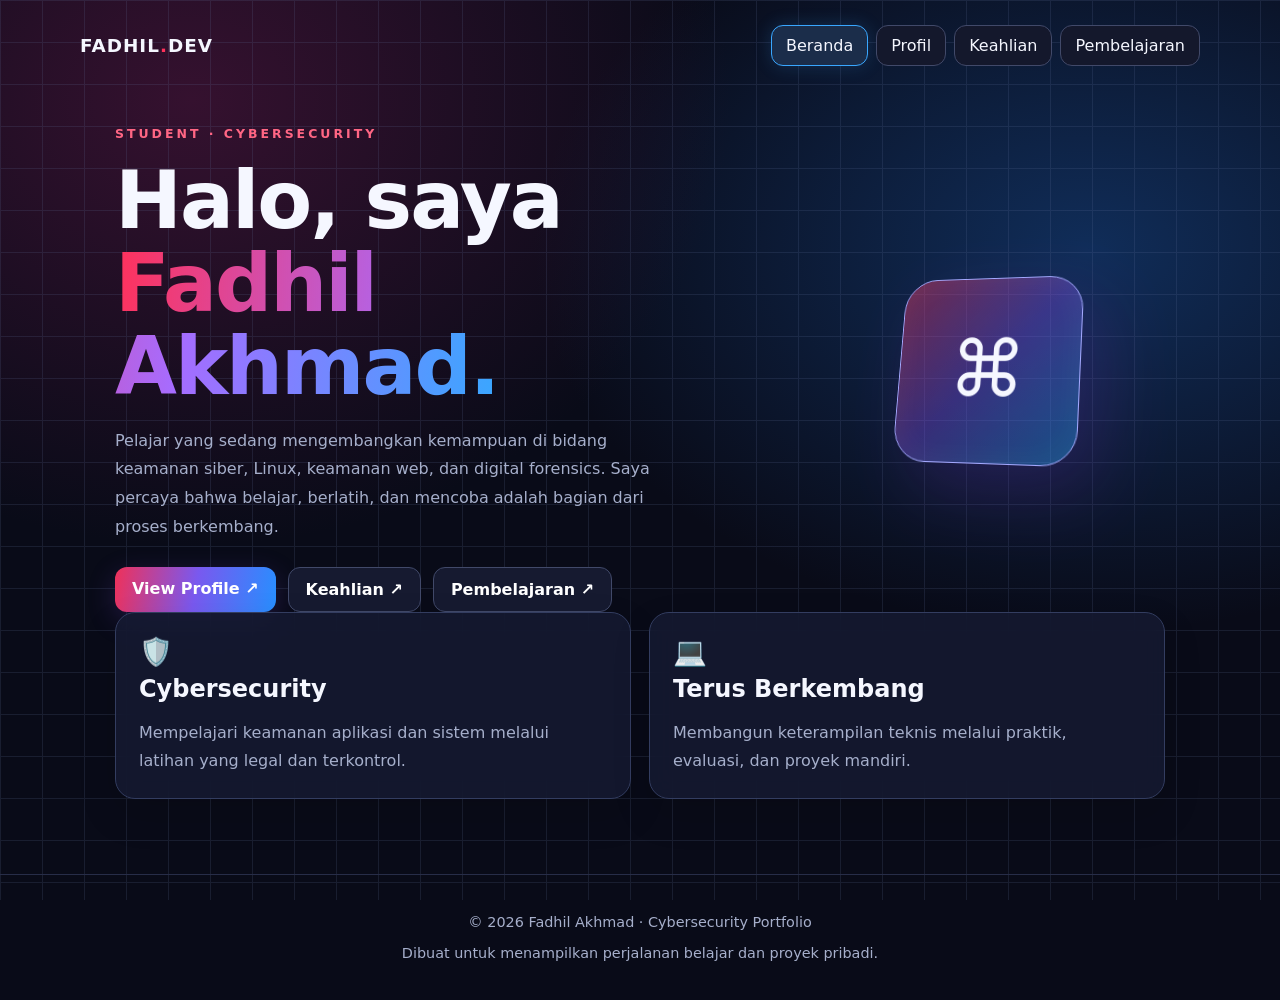
==== index.html @ a8a77720 "Add Fadhil Akhmad portfolio" ====
<!DOCTYPE html>
<html lang="id">
<head>
  <meta charset="UTF-8">
  <meta name="viewport" content="width=device-width, initial-scale=1.0">
  <meta name="description" content="Website portofolio cybersecurity Fadhil Akhmad.">
  <meta name="author" content="Fadhil Akhmad">
  <meta name="theme-color" content="#090b18">
  <title>Fadhil Akhmad | Cybersecurity Portfolio</title>

  <style>
    :root {
      --bg: #090b18;
      --panel: rgba(22, 27, 52, .78);
      --text: #f5f7ff;
      --muted: #a6afcb;
      --red: #ff315a;
      --blue: #39a7ff;
      --purple: #a66cff;
    }

    * { box-sizing: border-box; }

    body {
      margin: 0;
      min-height: 100vh;
      color: var(--text);
      background:
        radial-gradient(ellipse at 15% 10%, #35112f 0, transparent 35%),
        radial-gradient(ellipse at 85% 25%, #102d59 0, transparent 36%),
        var(--bg);
      font-family: Inter, system-ui, Arial, sans-serif;
    }

    body::before {
      content: "";
      position: fixed;
      inset: 0;
      z-index: -1;
      pointer-events: none;
      opacity: .18;
      background-image:
        linear-gradient(#6675a0 1px, transparent 1px),
        linear-gradient(90deg, #6675a0 1px, transparent 1px);
      background-size: 42px 42px;
    }

    header {
      width: min(1120px, 92%);
      margin: auto;
      padding: 25px 0;
      display: flex;
      justify-content: space-between;
      align-items: center;
      gap: 18px;
    }

    .brand {
      font-weight: 900;
      letter-spacing: 1px;
      font-size: 1.15rem;
    }

    .brand span { color: var(--red); }

    nav {
      display: flex;
      gap: 8px;
      flex-wrap: wrap;
      justify-content: flex-end;
    }

    nav a {
      border: 1px solid #414969;
      background: #14182c;
      color: var(--text);
      border-radius: 12px;
      padding: 10px 14px;
      text-decoration: none;
      transition: .2s;
    }

    nav a:hover, nav a.active {
      border-color: var(--blue);
      background: #1b2d4a;
      box-shadow: 0 0 18px #39a7ff30;
    }

    main {
      width: min(1050px, 92%);
      margin: 35px auto 75px;
    }

    .hero {
      min-height: 390px;
      display: grid;
      grid-template-columns: 1.3fr .7fr;
      align-items: center;
      gap: 35px;
    }

    .eyebrow {
      color: #ff6684;
      letter-spacing: 3px;
      font-size: .78rem;
      font-weight: 800;
      text-transform: uppercase;
    }

    h1 {
      font-size: clamp(2.5rem, 7vw, 5rem);
      line-height: 1.04;
      letter-spacing: -2px;
      margin: 18px 0;
    }

    .gradient {
      background: linear-gradient(95deg, var(--red), var(--purple), var(--blue));
      -webkit-background-clip: text;
      background-clip: text;
      color: transparent;
    }

    .intro {
      color: var(--muted);
      line-height: 1.8;
      max-width: 570px;
    }

    .actions {
      display: flex;
      flex-wrap: wrap;
      gap: 12px;
      margin-top: 25px;
    }

    .btn {
      display: inline-block;
      border-radius: 12px;
      border: 1px solid #414969;
      padding: 12px 17px;
      background: #161a30;
      color: white;
      text-decoration: none;
      font-weight: 750;
      transition: transform .2s, box-shadow .2s;
    }

    .btn:hover {
      transform: translateY(-3px);
      box-shadow: 0 8px 22px #00000030;
    }

    .btn.primary {
      border: 0;
      background: linear-gradient(100deg, #ef3159, #7959ef, #278fff);
      box-shadow: 0 8px 28px #7a48df38;
    }

    .scene {
      min-height: 310px;
      display: grid;
      place-items: center;
      perspective: 850px;
    }

    .cube {
      width: 190px;
      height: 190px;
      border: 1px solid #a4a9ff;
      border-radius: 35px;
      display: grid;
      place-items: center;
      font-size: 5rem;
      background: linear-gradient(135deg, #ff315a66, #8d54ff55, #239fff66);
      box-shadow: 20px 25px 70px #a33aff28, inset 0 0 35px #ffffff0c;
      transform: rotateY(-18deg) rotateX(12deg);
      animation: float 5s ease-in-out infinite;
    }

    @keyframes float {
      0%, 100% {
        transform: rotateY(-18deg) rotateX(12deg) translateY(0);
      }
      50% {
        transform: rotateY(12deg) rotateX(-5deg) translateY(-15px);
      }
    }

    .grid {
      display: grid;
      grid-template-columns: repeat(2, minmax(0, 1fr));
      gap: 18px;
    }

    .card {
      border: 1px solid #333d60;
      border-radius: 20px;
      padding: 23px;
      background: var(--panel);
      backdrop-filter: blur(14px);
      box-shadow: 0 16px 38px #00000020;
      transition: transform .25s, border-color .25s;
    }

    .card:hover {
      transform: translateY(-5px);
      border-color: #777dff;
    }

    .card h2 { margin: 7px 0 12px; }
    .card p { color: var(--muted); line-height: 1.75; margin-bottom: 0; }
    .icon { font-size: 1.7rem; }

    footer {
      border-top: 1px solid #272d48;
      padding: 25px 15px;
      text-align: center;
      color: var(--muted);
      font-size: .9rem;
    }

    @media (max-width: 700px) {
      header { align-items: flex-start; flex-direction: column; }
      nav { justify-content: flex-start; }
      nav a { padding: 9px 11px; font-size: .9rem; }
      main { margin-top: 15px; }
      .hero {
        grid-template-columns: 1fr;
        gap: 0;
        padding-top: 25px;
      }
      .scene { min-height: 230px; }
      .cube { width: 150px; height: 150px; font-size: 4rem; }
      .grid { grid-template-columns: 1fr; }
      h1 { letter-spacing: -1px; }
    }
  </style>
</head>

<body>
  <header>
    <div class="brand">FADHIL<span>.</span>DEV</div>

    <nav aria-label="Navigasi utama">
      <a class="active" href="index.html">Beranda</a>
      <a href="profile.html">Profil</a>
      <a href="skills.html">Keahlian</a>
      <a href="progress.html">Pembelajaran</a>
    </nav>
  </header>

  <main>
    <section class="hero">
      <div>
        <div class="eyebrow">Student · Cybersecurity</div>

        <h1>
          Halo, saya<br>
          <span class="gradient">Fadhil Akhmad.</span>
        </h1>

        <p class="intro">
          Pelajar yang sedang mengembangkan kemampuan di bidang keamanan siber,
          Linux, keamanan web, dan digital forensics. Saya percaya bahwa
          belajar, berlatih, dan mencoba adalah bagian dari proses berkembang.
        </p>

        <div class="actions">
          <a class="btn primary" href="profile.html">View Profile ↗</a>
          <a class="btn" href="skills.html">Keahlian ↗</a>
          <a class="btn" href="progress.html">Pembelajaran ↗</a>
        </div>
      </div>

      <div class="scene" aria-hidden="true">
        <div class="cube">⌘</div>
      </div>
    </section>

    <section class="grid">
      <article class="card">
        <div class="icon">🛡️</div>
        <h2>Cybersecurity</h2>
        <p>
          Mempelajari keamanan aplikasi dan sistem melalui latihan
          yang legal dan terkontrol.
        </p>
      </article>

      <article class="card">
        <div class="icon">💻</div>
        <h2>Terus Berkembang</h2>
        <p>
          Membangun keterampilan teknis melalui praktik, evaluasi,
          dan proyek mandiri.
        </p>
      </article>
    </section>
  </main>

  <footer>
    <p>© 2026 Fadhil Akhmad · Cybersecurity Portfolio</p>
    <p>Dibuat untuk menampilkan perjalanan belajar dan proyek pribadi.</p>
  </footer>
</body>
</html>
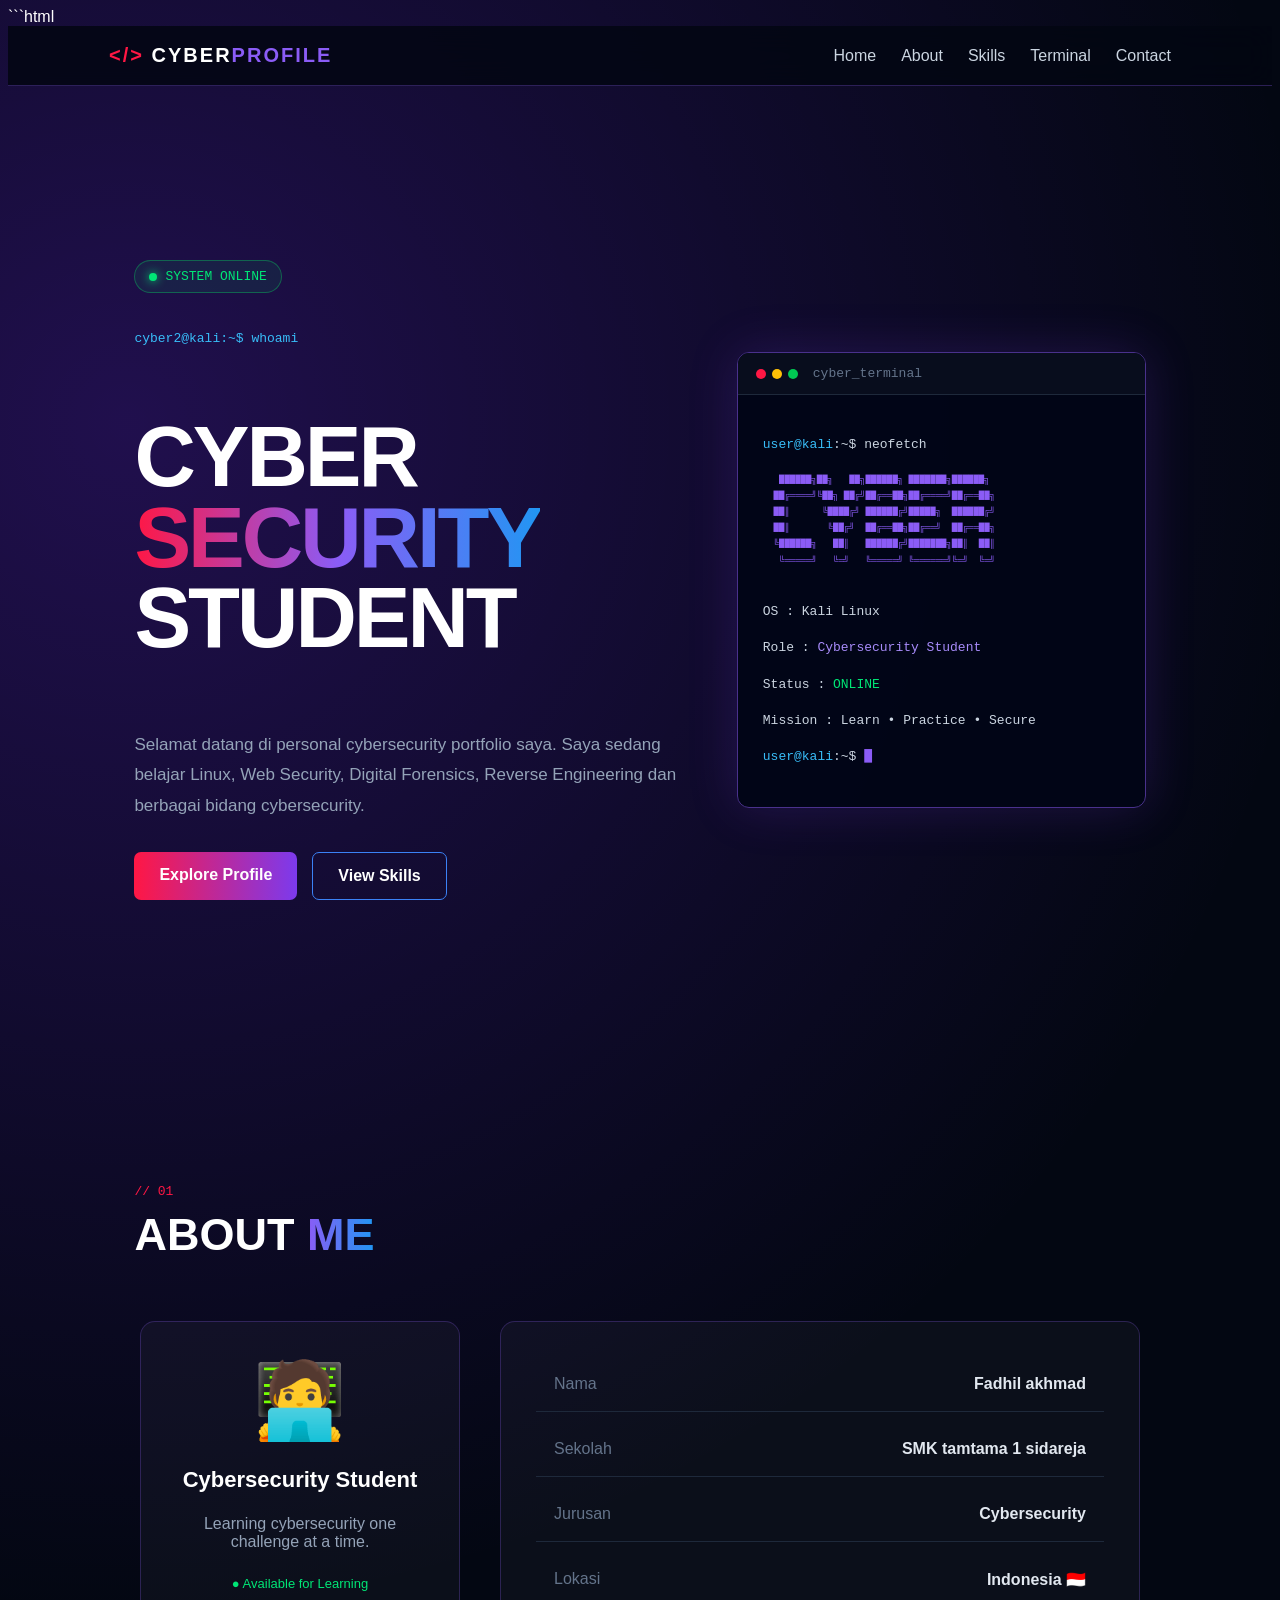
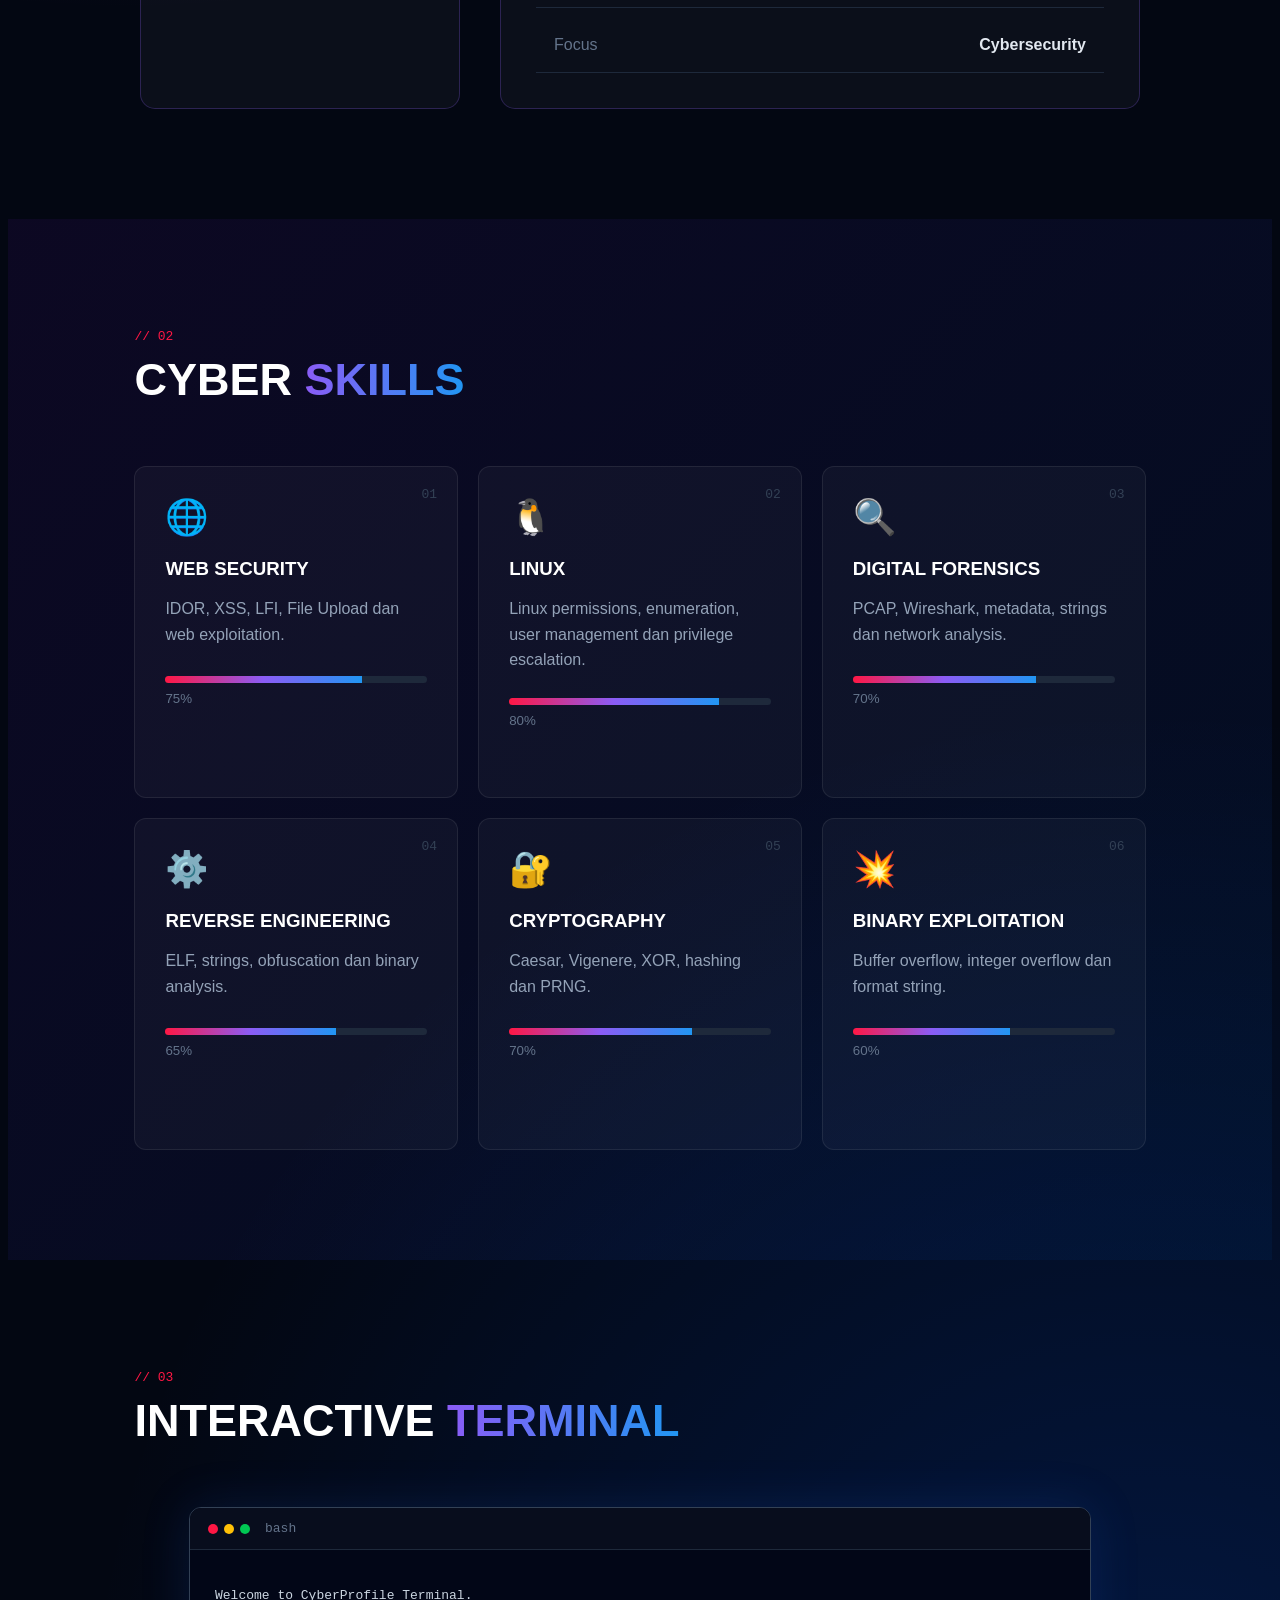
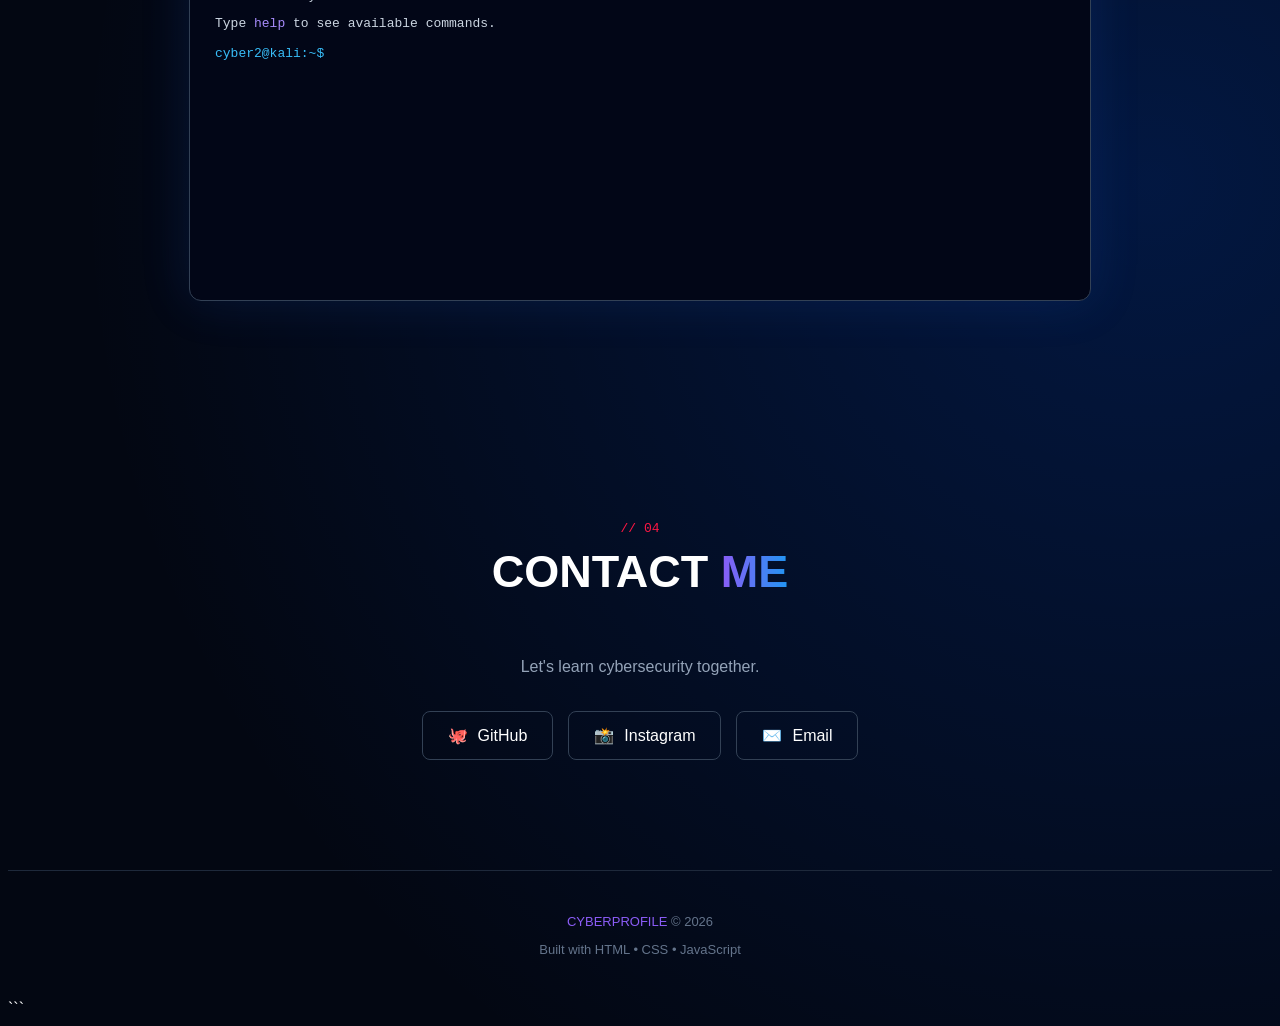
==== commit 8655a265: "Add personal cybersecurity portfolio website" ====
--- a/index.html
+++ b/index.html
@@ -1,308 +1,487 @@
-
+```html
 <!DOCTYPE html>
 <html lang="id">
 <head>
-  <meta charset="UTF-8">
-  <meta name="viewport" content="width=device-width, initial-scale=1.0">
-  <meta name="description" content="Website portofolio cybersecurity Fadhil Akhmad.">
-  <meta name="author" content="Fadhil Akhmad">
-  <meta name="theme-color" content="#090b18">
-  <title>Fadhil Akhmad | Cybersecurity Portfolio</title>
-
-  <style>
-    :root {
-      --bg: #090b18;
-      --panel: rgba(22, 27, 52, .78);
-      --text: #f5f7ff;
-      --muted: #a6afcb;
-      --red: #ff315a;
-      --blue: #39a7ff;
-      --purple: #a66cff;
-    }
-
-    * { box-sizing: border-box; }
-
-    body {
-      margin: 0;
-      min-height: 100vh;
-      color: var(--text);
-      background:
-        radial-gradient(ellipse at 15% 10%, #35112f 0, transparent 35%),
-        radial-gradient(ellipse at 85% 25%, #102d59 0, transparent 36%),
-        var(--bg);
-      font-family: Inter, system-ui, Arial, sans-serif;
-    }
-
-    body::before {
-      content: "";
-      position: fixed;
-      inset: 0;
-      z-index: -1;
-      pointer-events: none;
-      opacity: .18;
-      background-image:
-        linear-gradient(#6675a0 1px, transparent 1px),
-        linear-gradient(90deg, #6675a0 1px, transparent 1px);
-      background-size: 42px 42px;
-    }
-
-    header {
-      width: min(1120px, 92%);
-      margin: auto;
-      padding: 25px 0;
-      display: flex;
-      justify-content: space-between;
-      align-items: center;
-      gap: 18px;
-    }
-
-    .brand {
-      font-weight: 900;
-      letter-spacing: 1px;
-      font-size: 1.15rem;
-    }
-
-    .brand span { color: var(--red); }
-
-    nav {
-      display: flex;
-      gap: 8px;
-      flex-wrap: wrap;
-      justify-content: flex-end;
-    }
-
-    nav a {
-      border: 1px solid #414969;
-      background: #14182c;
-      color: var(--text);
-      border-radius: 12px;
-      padding: 10px 14px;
-      text-decoration: none;
-      transition: .2s;
-    }
-
-    nav a:hover, nav a.active {
-      border-color: var(--blue);
-      background: #1b2d4a;
-      box-shadow: 0 0 18px #39a7ff30;
-    }
-
-    main {
-      width: min(1050px, 92%);
-      margin: 35px auto 75px;
-    }
-
-    .hero {
-      min-height: 390px;
-      display: grid;
-      grid-template-columns: 1.3fr .7fr;
-      align-items: center;
-      gap: 35px;
-    }
-
-    .eyebrow {
-      color: #ff6684;
-      letter-spacing: 3px;
-      font-size: .78rem;
-      font-weight: 800;
-      text-transform: uppercase;
-    }
-
-    h1 {
-      font-size: clamp(2.5rem, 7vw, 5rem);
-      line-height: 1.04;
-      letter-spacing: -2px;
-      margin: 18px 0;
-    }
-
-    .gradient {
-      background: linear-gradient(95deg, var(--red), var(--purple), var(--blue));
-      -webkit-background-clip: text;
-      background-clip: text;
-      color: transparent;
-    }
-
-    .intro {
-      color: var(--muted);
-      line-height: 1.8;
-      max-width: 570px;
-    }
-
-    .actions {
-      display: flex;
-      flex-wrap: wrap;
-      gap: 12px;
-      margin-top: 25px;
-    }
-
-    .btn {
-      display: inline-block;
-      border-radius: 12px;
-      border: 1px solid #414969;
-      padding: 12px 17px;
-      background: #161a30;
-      color: white;
-      text-decoration: none;
-      font-weight: 750;
-      transition: transform .2s, box-shadow .2s;
-    }
-
-    .btn:hover {
-      transform: translateY(-3px);
-      box-shadow: 0 8px 22px #00000030;
-    }
-
-    .btn.primary {
-      border: 0;
-      background: linear-gradient(100deg, #ef3159, #7959ef, #278fff);
-      box-shadow: 0 8px 28px #7a48df38;
-    }
-
-    .scene {
-      min-height: 310px;
-      display: grid;
-      place-items: center;
-      perspective: 850px;
-    }
-
-    .cube {
-      width: 190px;
-      height: 190px;
-      border: 1px solid #a4a9ff;
-      border-radius: 35px;
-      display: grid;
-      place-items: center;
-      font-size: 5rem;
-      background: linear-gradient(135deg, #ff315a66, #8d54ff55, #239fff66);
-      box-shadow: 20px 25px 70px #a33aff28, inset 0 0 35px #ffffff0c;
-      transform: rotateY(-18deg) rotateX(12deg);
-      animation: float 5s ease-in-out infinite;
-    }
-
-    @keyframes float {
-      0%, 100% {
-        transform: rotateY(-18deg) rotateX(12deg) translateY(0);
-      }
-      50% {
-        transform: rotateY(12deg) rotateX(-5deg) translateY(-15px);
-      }
-    }
-
-    .grid {
-      display: grid;
-      grid-template-columns: repeat(2, minmax(0, 1fr));
-      gap: 18px;
-    }
-
-    .card {
-      border: 1px solid #333d60;
-      border-radius: 20px;
-      padding: 23px;
-      background: var(--panel);
-      backdrop-filter: blur(14px);
-      box-shadow: 0 16px 38px #00000020;
-      transition: transform .25s, border-color .25s;
-    }
-
-    .card:hover {
-      transform: translateY(-5px);
-      border-color: #777dff;
-    }
-
-    .card h2 { margin: 7px 0 12px; }
-    .card p { color: var(--muted); line-height: 1.75; margin-bottom: 0; }
-    .icon { font-size: 1.7rem; }
-
-    footer {
-      border-top: 1px solid #272d48;
-      padding: 25px 15px;
-      text-align: center;
-      color: var(--muted);
-      font-size: .9rem;
-    }
-
-    @media (max-width: 700px) {
-      header { align-items: flex-start; flex-direction: column; }
-      nav { justify-content: flex-start; }
-      nav a { padding: 9px 11px; font-size: .9rem; }
-      main { margin-top: 15px; }
-      .hero {
-        grid-template-columns: 1fr;
-        gap: 0;
-        padding-top: 25px;
-      }
-      .scene { min-height: 230px; }
-      .cube { width: 150px; height: 150px; font-size: 4rem; }
-      .grid { grid-template-columns: 1fr; }
-      h1 { letter-spacing: -1px; }
-    }
-  </style>
+    <meta charset="UTF-8">
+    <meta name="viewport" content="width=device-width, initial-scale=1.0">
+
+    <title>CyberProfile | Cybersecurity Student</title>
+
+    <link rel="stylesheet" href="style.css">
 </head>
 
 <body>
-  <header>
-    <div class="brand">FADHIL<span>.</span>DEV</div>
-
-    <nav aria-label="Navigasi utama">
-      <a class="active" href="index.html">Beranda</a>
-      <a href="profile.html">Profil</a>
-      <a href="skills.html">Keahlian</a>
-      <a href="progress.html">Pembelajaran</a>
+
+    <!-- Background Matrix -->
+    <canvas id="matrix"></canvas>
+
+    <!-- NAVBAR -->
+    <nav class="navbar">
+
+        <div class="logo">
+            <span>&lt;/&gt;</span> CYBER<span>PROFILE</span>
+        </div>
+
+        <div class="nav-menu">
+            <a href="#home">Home</a>
+            <a href="#about">About</a>
+            <a href="#skills">Skills</a>
+            <a href="#terminal">Terminal</a>
+            <a href="#contact">Contact</a>
+        </div>
+
     </nav>
-  </header>
-
-  <main>
-    <section class="hero">
-      <div>
-        <div class="eyebrow">Student · Cybersecurity</div>
-
-        <h1>
-          Halo, saya<br>
-          <span class="gradient">Fadhil Akhmad.</span>
-        </h1>
-
-        <p class="intro">
-          Pelajar yang sedang mengembangkan kemampuan di bidang keamanan siber,
-          Linux, keamanan web, dan digital forensics. Saya percaya bahwa
-          belajar, berlatih, dan mencoba adalah bagian dari proses berkembang.
+
+
+    <!-- HERO -->
+    <section id="home" class="hero">
+
+        <div class="hero-text">
+
+            <div class="status">
+                <span></span> SYSTEM ONLINE
+            </div>
+
+            <p class="terminal-line">
+                cyber2@kali:~$ whoami
+            </p>
+
+            <h1>
+                CYBER<br>
+                <span>SECURITY</span><br>
+                STUDENT
+            </h1>
+
+            <p class="intro">
+                Selamat datang di personal cybersecurity portfolio saya.
+                Saya sedang belajar Linux, Web Security, Digital Forensics,
+                Reverse Engineering dan berbagai bidang cybersecurity.
+            </p>
+
+            <div class="buttons">
+
+                <a href="#about" class="btn primary">
+                    Explore Profile
+                </a>
+
+                <a href="#skills" class="btn outline">
+                    View Skills
+                </a>
+
+            </div>
+
+        </div>
+
+
+        <!-- TERMINAL CARD -->
+        <div class="terminal-card">
+
+            <div class="terminal-header">
+
+                <div class="dots">
+                    <span class="dot red"></span>
+                    <span class="dot yellow"></span>
+                    <span class="dot green"></span>
+                </div>
+
+                <span>cyber_terminal</span>
+
+            </div>
+
+
+            <div class="terminal-content">
+
+                <p>
+                    <span class="blue">user@kali</span>:~$ neofetch
+                </p>
+
+                <pre>
+   ██████╗██╗   ██╗██████╗ ███████╗██████╗
+  ██╔════╝╚██╗ ██╔╝██╔══██╗██╔════╝██╔══██╗
+  ██║      ╚████╔╝ ██████╔╝█████╗  ██████╔╝
+  ██║       ╚██╔╝  ██╔══██╗██╔══╝  ██╔══██╗
+  ╚██████╗   ██║   ██████╔╝███████╗██║  ██║
+   ╚═════╝   ╚═╝   ╚═════╝ ╚══════╝╚═╝  ╚═╝
+                </pre>
+
+                <p>
+                    OS       : Kali Linux
+                </p>
+
+                <p>
+                    Role     : <span class="purple">
+                    Cybersecurity Student
+                    </span>
+                </p>
+
+                <p>
+                    Status   : <span class="green-text">
+                    ONLINE
+                    </span>
+                </p>
+
+                <p>
+                    Mission  : Learn • Practice • Secure
+                </p>
+
+                <p>
+                    <span class="blue">user@kali</span>:~$
+                    <span class="cursor">█</span>
+                </p>
+
+            </div>
+
+        </div>
+
+    </section>
+
+
+    <!-- ABOUT -->
+    <section id="about" class="section">
+
+        <div class="section-title">
+            <span>// 01</span>
+            <h2>ABOUT <b>ME</b></h2>
+        </div>
+
+
+        <div class="about-grid">
+
+            <div class="profile-card">
+
+                <div class="profile-icon">
+                    🧑‍💻
+                </div>
+
+                <h3>Cybersecurity Student</h3>
+
+                <p>
+                    Learning cybersecurity one challenge at a time.
+                </p>
+
+                <div class="profile-status">
+                    ● Available for Learning
+                </div>
+
+            </div>
+
+
+            <div class="info-card">
+
+                <div class="info-row">
+                    <span>Nama</span>
+                    <strong>Fadhil akhmad</strong>
+                </div>
+
+                <div class="info-row">
+                    <span>Sekolah</span>
+                    <strong>SMK tamtama 1 sidareja</strong>
+                </div>
+
+                <div class="info-row">
+                    <span>Jurusan</span>
+                    <strong>Cybersecurity</strong>
+                </div>
+
+                <div class="info-row">
+                    <span>Lokasi</span>
+                    <strong>Indonesia 🇮🇩</strong>
+                </div>
+
+                <div class="info-row">
+                    <span>Focus</span>
+                    <strong>Cybersecurity</strong>
+                </div>
+
+            </div>
+
+        </div>
+
+    </section>
+
+
+    <!-- SKILLS -->
+    <section id="skills" class="section skills-section">
+
+        <div class="section-title">
+            <span>// 02</span>
+            <h2>CYBER <b>SKILLS</b></h2>
+        </div>
+
+
+        <div class="skills-grid">
+
+
+            <div class="skill-card red-card">
+
+                <div class="skill-number">
+                    01
+                </div>
+
+                <div class="skill-icon">
+                    🌐
+                </div>
+
+                <h3>WEB SECURITY</h3>
+
+                <p>
+                    IDOR, XSS, LFI, File Upload
+                    dan web exploitation.
+                </p>
+
+                <div class="skill-bar">
+                    <div style="width:75%"></div>
+                </div>
+
+                <small>75%</small>
+
+            </div>
+
+
+            <div class="skill-card blue-card">
+
+                <div class="skill-number">
+                    02
+                </div>
+
+                <div class="skill-icon">
+                    🐧
+                </div>
+
+                <h3>LINUX</h3>
+
+                <p>
+                    Linux permissions, enumeration,
+                    user management dan privilege escalation.
+                </p>
+
+                <div class="skill-bar">
+                    <div style="width:80%"></div>
+                </div>
+
+                <small>80%</small>
+
+            </div>
+
+
+            <div class="skill-card purple-card">
+
+                <div class="skill-number">
+                    03
+                </div>
+
+                <div class="skill-icon">
+                    🔍
+                </div>
+
+                <h3>DIGITAL FORENSICS</h3>
+
+                <p>
+                    PCAP, Wireshark, metadata,
+                    strings dan network analysis.
+                </p>
+
+                <div class="skill-bar">
+                    <div style="width:70%"></div>
+                </div>
+
+                <small>70%</small>
+
+            </div>
+
+
+            <div class="skill-card red-card">
+
+                <div class="skill-number">
+                    04
+                </div>
+
+                <div class="skill-icon">
+                    ⚙️
+                </div>
+
+                <h3>REVERSE ENGINEERING</h3>
+
+                <p>
+                    ELF, strings, obfuscation
+                    dan binary analysis.
+                </p>
+
+                <div class="skill-bar">
+                    <div style="width:65%"></div>
+                </div>
+
+                <small>65%</small>
+
+            </div>
+
+
+            <div class="skill-card blue-card">
+
+                <div class="skill-number">
+                    05
+                </div>
+
+                <div class="skill-icon">
+                    🔐
+                </div>
+
+                <h3>CRYPTOGRAPHY</h3>
+
+                <p>
+                    Caesar, Vigenere, XOR,
+                    hashing dan PRNG.
+                </p>
+
+                <div class="skill-bar">
+                    <div style="width:70%"></div>
+                </div>
+
+                <small>70%</small>
+
+            </div>
+
+
+            <div class="skill-card purple-card">
+
+                <div class="skill-number">
+                    06
+                </div>
+
+                <div class="skill-icon">
+                    💥
+                </div>
+
+                <h3>BINARY EXPLOITATION</h3>
+
+                <p>
+                    Buffer overflow, integer overflow
+                    dan format string.
+                </p>
+
+                <div class="skill-bar">
+                    <div style="width:60%"></div>
+                </div>
+
+                <small>60%</small>
+
+            </div>
+
+        </div>
+
+    </section>
+
+
+    <!-- TERMINAL -->
+    <section id="terminal" class="section terminal-section">
+
+        <div class="section-title">
+            <span>// 03</span>
+            <h2>INTERACTIVE <b>TERMINAL</b></h2>
+        </div>
+
+
+        <div class="big-terminal">
+
+            <div class="terminal-header">
+
+                <div class="dots">
+                    <span class="dot red"></span>
+                    <span class="dot yellow"></span>
+                    <span class="dot green"></span>
+                </div>
+
+                <span>bash</span>
+
+            </div>
+
+
+            <div class="terminal-screen">
+
+                <div id="terminal-output">
+
+                    <p>
+                        Welcome to CyberProfile Terminal.
+                    </p>
+
+                    <p>
+                        Type <span class="purple">help</span>
+                        to see available commands.
+                    </p>
+
+                </div>
+
+
+                <div class="terminal-input">
+
+                    <span>cyber2@kali:~$</span>
+
+                    <input
+                        type="text"
+                        id="command"
+                        autocomplete="off"
+                        autofocus
+                    >
+
+                </div>
+
+            </div>
+
+        </div>
+
+    </section>
+
+
+    <!-- CONTACT -->
+    <section id="contact" class="section contact">
+
+        <div class="section-title">
+            <span>// 04</span>
+            <h2>CONTACT <b>ME</b></h2>
+        </div>
+
+        <p>
+            Let's learn cybersecurity together.
         </p>
 
-        <div class="actions">
-          <a class="btn primary" href="profile.html">View Profile ↗</a>
-          <a class="btn" href="skills.html">Keahlian ↗</a>
-          <a class="btn" href="progress.html">Pembelajaran ↗</a>
-        </div>
-      </div>
-
-      <div class="scene" aria-hidden="true">
-        <div class="cube">⌘</div>
-      </div>
+
+        <div class="contact-grid">
+
+            <a href="#" class="contact-btn">
+                <span>🐙</span>
+                GitHub
+            </a>
+
+            <a href="#" class="contact-btn">
+                <span>📸</span>
+                Instagram
+            </a>
+
+            <a href="#" class="contact-btn">
+                <span>✉️</span>
+                Email
+            </a>
+
+        </div>
+
     </section>
 
-    <section class="grid">
-      <article class="card">
-        <div class="icon">🛡️</div>
-        <h2>Cybersecurity</h2>
+
+    <footer>
+
         <p>
-          Mempelajari keamanan aplikasi dan sistem melalui latihan
-          yang legal dan terkontrol.
+            <span>CYBERPROFILE</span> © 2026
         </p>
-      </article>
-
-      <article class="card">
-        <div class="icon">💻</div>
-        <h2>Terus Berkembang</h2>
+
         <p>
-          Membangun keterampilan teknis melalui praktik, evaluasi,
-          dan proyek mandiri.
+            Built with HTML • CSS • JavaScript
         </p>
-      </article>
-    </section>
-  </main>
-
-  <footer>
-    <p>© 2026 Fadhil Akhmad · Cybersecurity Portfolio</p>
-    <p>Dibuat untuk menampilkan perjalanan belajar dan proyek pribadi.</p>
-  </footer>
+
+    </footer>
+
+
+    <script src="script.js"></script>
+
 </body>
 </html>
+```
--- a/style.css
+++ b/style.css
@@ -0,0 +1,821 @@
+```css
+* {
+    margin: 0;
+    padding: 0;
+    box-sizing: border-box;
+}
+
+html {
+    scroll-behavior: smooth;
+}
+
+body {
+    font-family: Arial, Helvetica, sans-serif;
+
+    background:
+        radial-gradient(
+            circle at 10% 10%,
+            rgba(120, 40, 255, 0.25),
+            transparent 30%
+        ),
+        radial-gradient(
+            circle at 90% 80%,
+            rgba(0, 90, 255, 0.2),
+            transparent 30%
+        ),
+        #030712;
+
+    color: white;
+
+    overflow-x: hidden;
+}
+
+
+/* MATRIX */
+
+#matrix {
+    position: fixed;
+
+    inset: 0;
+
+    width: 100%;
+    height: 100%;
+
+    opacity: 0.08;
+
+    pointer-events: none;
+
+    z-index: -1;
+}
+
+
+/* NAVBAR */
+
+.navbar {
+    position: sticky;
+
+    top: 0;
+
+    z-index: 1000;
+
+    display: flex;
+
+    justify-content: space-between;
+
+    align-items: center;
+
+    padding: 18px 8%;
+
+    background: rgba(3, 7, 18, 0.85);
+
+    backdrop-filter: blur(15px);
+
+    border-bottom: 1px solid rgba(139, 92, 246, 0.3);
+}
+
+.logo {
+    font-weight: bold;
+
+    font-size: 20px;
+
+    letter-spacing: 2px;
+}
+
+.logo span:first-child {
+    color: #ff1744;
+}
+
+.logo span:last-child {
+    color: #8b5cf6;
+}
+
+.nav-menu {
+    display: flex;
+
+    gap: 25px;
+}
+
+.nav-menu a {
+    color: #cbd5e1;
+
+    text-decoration: none;
+
+    transition: 0.3s;
+}
+
+.nav-menu a:hover {
+    color: #8b5cf6;
+}
+
+
+/* HERO */
+
+.hero {
+    min-height: 92vh;
+
+    display: flex;
+
+    align-items: center;
+
+    justify-content: space-between;
+
+    gap: 60px;
+
+    padding: 80px 10%;
+}
+
+.hero-text {
+    max-width: 650px;
+}
+
+.status {
+    display: inline-flex;
+
+    align-items: center;
+
+    gap: 8px;
+
+    padding: 8px 14px;
+
+    margin-bottom: 25px;
+
+    border-radius: 30px;
+
+    background: rgba(0, 255, 100, 0.08);
+
+    border: 1px solid rgba(0, 255, 100, 0.3);
+
+    color: #00e676;
+
+    font-family: monospace;
+
+    font-size: 13px;
+}
+
+.status span {
+    width: 8px;
+    height: 8px;
+
+    background: #00e676;
+
+    border-radius: 50%;
+
+    box-shadow: 0 0 10px #00e676;
+}
+
+.terminal-line {
+    color: #38bdf8;
+
+    font-family: monospace;
+
+    margin-bottom: 15px;
+}
+
+.hero h1 {
+    font-size: clamp(45px, 7vw, 85px);
+
+    line-height: 0.95;
+
+    letter-spacing: -3px;
+}
+
+.hero h1 span {
+    background:
+        linear-gradient(
+            90deg,
+            #ff1744,
+            #8b5cf6,
+            #2196f3
+        );
+
+    -webkit-background-clip: text;
+
+    color: transparent;
+}
+
+.intro {
+    margin-top: 30px;
+
+    max-width: 600px;
+
+    color: #94a3b8;
+
+    line-height: 1.8;
+
+    font-size: 17px;
+}
+
+.buttons {
+    display: flex;
+
+    gap: 15px;
+
+    margin-top: 30px;
+}
+
+.btn {
+    padding: 14px 25px;
+
+    border-radius: 7px;
+
+    text-decoration: none;
+
+    font-weight: bold;
+
+    transition: 0.3s;
+}
+
+.primary {
+    background:
+        linear-gradient(
+            90deg,
+            #ff1744,
+            #7c3aed
+        );
+
+    color: white;
+}
+
+.outline {
+    border: 1px solid #3b82f6;
+
+    color: white;
+}
+
+.btn:hover {
+    transform: translateY(-4px);
+
+    box-shadow:
+        0 10px 30px rgba(100, 50, 255, 0.25);
+}
+
+
+/* TERMINAL CARD */
+
+.terminal-card {
+    width: 450px;
+
+    border-radius: 12px;
+
+    background: rgba(2, 6, 23, 0.95);
+
+    border: 1px solid #49318c;
+
+    box-shadow:
+        0 0 50px rgba(124, 58, 237, 0.2);
+
+    overflow: hidden;
+}
+
+.terminal-header {
+    display: flex;
+
+    align-items: center;
+
+    gap: 15px;
+
+    padding: 13px 18px;
+
+    background: #080d1d;
+
+    border-bottom: 1px solid #1e293b;
+
+    color: #64748b;
+
+    font-family: monospace;
+
+    font-size: 13px;
+}
+
+.dots {
+    display: flex;
+
+    gap: 6px;
+}
+
+.dot {
+    width: 10px;
+    height: 10px;
+
+    border-radius: 50%;
+}
+
+.red {
+    background: #ff1744;
+}
+
+.yellow {
+    background: #ffc107;
+}
+
+.green {
+    background: #00c853;
+}
+
+.terminal-content {
+    padding: 25px;
+
+    font-family: monospace;
+
+    line-height: 1.8;
+
+    color: #cbd5e1;
+}
+
+.terminal-content pre {
+    color: #8b5cf6;
+
+    font-size: 9px;
+
+    margin: 15px 0;
+}
+
+.blue {
+    color: #38bdf8;
+}
+
+.purple {
+    color: #a78bfa;
+}
+
+.green-text {
+    color: #00e676;
+}
+
+.cursor {
+    color: #8b5cf6;
+
+    animation: blink 1s infinite;
+}
+
+@keyframes blink {
+    50% {
+        opacity: 0;
+    }
+}
+
+
+/* SECTION */
+
+.section {
+    padding: 110px 10%;
+}
+
+.section-title {
+    margin-bottom: 60px;
+}
+
+.section-title span {
+    color: #ff1744;
+
+    font-family: monospace;
+}
+
+.section-title h2 {
+    margin-top: 10px;
+
+    font-size: 45px;
+}
+
+.section-title b {
+    background:
+        linear-gradient(
+            90deg,
+            #8b5cf6,
+            #2196f3
+        );
+
+    -webkit-background-clip: text;
+
+    color: transparent;
+}
+
+
+/* ABOUT */
+
+.about-grid {
+    display: grid;
+
+    grid-template-columns: 320px 1fr;
+
+    gap: 40px;
+
+    max-width: 1000px;
+
+    margin: auto;
+}
+
+.profile-card,
+.info-card {
+    background: rgba(255, 255, 255, 0.035);
+
+    border: 1px solid rgba(139, 92, 246, 0.25);
+
+    border-radius: 15px;
+
+    padding: 35px;
+}
+
+.profile-card {
+    text-align: center;
+}
+
+.profile-icon {
+    font-size: 75px;
+
+    margin-bottom: 20px;
+}
+
+.profile-card h3 {
+    font-size: 22px;
+}
+
+.profile-card p {
+    color: #94a3b8;
+
+    margin-top: 10px;
+}
+
+.profile-status {
+    margin-top: 25px;
+
+    color: #00e676;
+
+    font-size: 13px;
+}
+
+.info-card {
+    display: flex;
+
+    flex-direction: column;
+
+    justify-content: center;
+
+    gap: 10px;
+}
+
+.info-row {
+    display: flex;
+
+    justify-content: space-between;
+
+    padding: 18px;
+
+    border-bottom: 1px solid #1e293b;
+}
+
+.info-row span {
+    color: #64748b;
+}
+
+.info-row strong {
+    color: #e2e8f0;
+}
+
+
+/* SKILLS */
+
+.skills-section {
+    background:
+        linear-gradient(
+            135deg,
+            rgba(70, 20, 130, 0.15),
+            rgba(0, 60, 130, 0.15)
+        );
+}
+
+.skills-grid {
+    display: grid;
+
+    grid-template-columns:
+        repeat(3, 1fr);
+
+    gap: 20px;
+}
+
+.skill-card {
+    position: relative;
+
+    padding: 30px;
+
+    min-height: 270px;
+
+    border-radius: 12px;
+
+    background: rgba(255, 255, 255, 0.035);
+
+    border: 1px solid rgba(255, 255, 255, 0.08);
+
+    transition: 0.3s;
+}
+
+.skill-card:hover {
+    transform: translateY(-8px);
+
+    box-shadow:
+        0 20px 50px rgba(0, 0, 0, 0.3);
+}
+
+.red-card:hover {
+    border-color: #ff1744;
+}
+
+.blue-card:hover {
+    border-color: #2196f3;
+}
+
+.purple-card:hover {
+    border-color: #8b5cf6;
+}
+
+.skill-number {
+    position: absolute;
+
+    right: 20px;
+
+    top: 20px;
+
+    color: #334155;
+
+    font-family: monospace;
+}
+
+.skill-icon {
+    font-size: 35px;
+
+    margin-bottom: 20px;
+}
+
+.skill-card h3 {
+    margin-bottom: 12px;
+}
+
+.skill-card p {
+    color: #94a3b8;
+
+    line-height: 1.6;
+
+    min-height: 55px;
+}
+
+.skill-bar {
+    height: 7px;
+
+    margin-top: 25px;
+
+    background: #1e293b;
+
+    border-radius: 20px;
+
+    overflow: hidden;
+}
+
+.skill-bar div {
+    height: 100%;
+
+    background:
+        linear-gradient(
+            90deg,
+            #ff1744,
+            #8b5cf6,
+            #2196f3
+        );
+}
+
+.skill-card small {
+    display: block;
+
+    margin-top: 8px;
+
+    color: #64748b;
+}
+
+
+/* TERMINAL */
+
+.big-terminal {
+    max-width: 900px;
+
+    margin: auto;
+
+    border-radius: 12px;
+
+    overflow: hidden;
+
+    background: #020617;
+
+    border: 1px solid #334155;
+
+    box-shadow:
+        0 0 50px rgba(37, 99, 235, 0.15);
+}
+
+.terminal-screen {
+    min-height: 300px;
+
+    padding: 25px;
+
+    font-family: monospace;
+
+    color: #cbd5e1;
+}
+
+.terminal-input {
+    display: flex;
+
+    gap: 10px;
+
+    margin-top: 15px;
+}
+
+.terminal-input span {
+    color: #38bdf8;
+}
+
+.terminal-input input {
+    flex: 1;
+
+    background: transparent;
+
+    border: none;
+
+    outline: none;
+
+    color: white;
+
+    font-family: monospace;
+
+    font-size: 15px;
+}
+
+
+/* CONTACT */
+
+.contact {
+    text-align: center;
+}
+
+.contact > p {
+    color: #94a3b8;
+}
+
+.contact-grid {
+    display: flex;
+
+    justify-content: center;
+
+    gap: 15px;
+
+    margin-top: 35px;
+}
+
+.contact-btn {
+    display: flex;
+
+    gap: 10px;
+
+    align-items: center;
+
+    padding: 14px 25px;
+
+    border: 1px solid #334155;
+
+    border-radius: 8px;
+
+    color: white;
+
+    text-decoration: none;
+
+    transition: 0.3s;
+}
+
+.contact-btn:hover {
+    border-color: #8b5cf6;
+
+    background:
+        linear-gradient(
+            90deg,
+            rgba(255, 23, 68, 0.1),
+            rgba(139, 92, 246, 0.1),
+            rgba(33, 150, 243, 0.1)
+        );
+
+    transform: translateY(-3px);
+}
+
+
+/* FOOTER */
+
+footer {
+    padding: 30px;
+
+    text-align: center;
+
+    border-top: 1px solid #1e293b;
+
+    color: #64748b;
+
+    font-size: 13px;
+}
+
+footer span {
+    color: #8b5cf6;
+}
+
+
+/* MOBILE */
+
+@media (max-width: 900px) {
+
+    .hero {
+        flex-direction: column;
+
+        text-align: center;
+    }
+
+    .terminal-card {
+        width: 100%;
+
+        max-width: 450px;
+    }
+
+    .intro {
+        margin-left: auto;
+
+        margin-right: auto;
+    }
+
+    .buttons {
+        justify-content: center;
+    }
+
+    .skills-grid {
+        grid-template-columns: repeat(2, 1fr);
+    }
+
+}
+
+@media (max-width: 650px) {
+
+    .navbar {
+        flex-direction: column;
+
+        gap: 15px;
+    }
+
+    .nav-menu {
+        gap: 12px;
+
+        font-size: 13px;
+
+        flex-wrap: wrap;
+
+        justify-content: center;
+    }
+
+    .hero {
+        padding: 60px 6%;
+    }
+
+    .hero h1 {
+        font-size: 55px;
+    }
+
+    .section {
+        padding: 80px 6%;
+    }
+
+    .section-title h2 {
+        font-size: 35px;
+    }
+
+    .about-grid {
+        grid-template-columns: 1fr;
+    }
+
+    .skills-grid {
+        grid-template-columns: 1fr;
+    }
+
+    .buttons {
+        flex-direction: column;
+    }
+
+    .btn {
+        text-align: center;
+    }
+
+    .contact-grid {
+        flex-direction: column;
+    }
+
+    .contact-btn {
+        justify-content: center;
+    }
+
+    .terminal-content pre {
+        font-size: 6px;
+    }
+
+}
+```
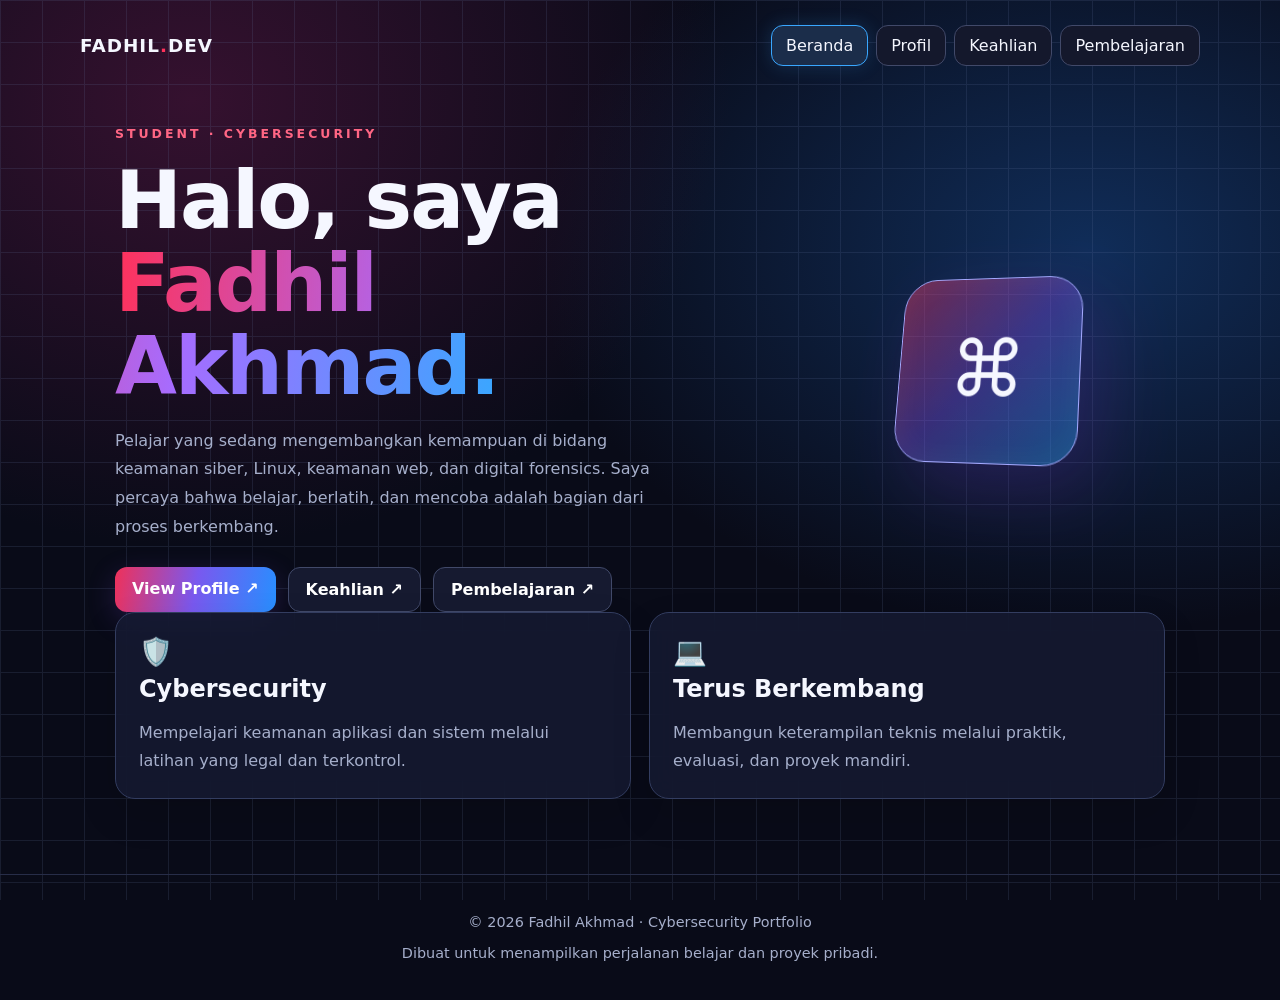
==== commit 9accb7f9: "Update website title to Masfadhilstar" ====
--- a/index.html
+++ b/index.html
@@ -1,487 +1,308 @@
-```html
+
 <!DOCTYPE html>
 <html lang="id">
 <head>
-    <meta charset="UTF-8">
-    <meta name="viewport" content="width=device-width, initial-scale=1.0">
-
-    <title>CyberProfile | Cybersecurity Student</title>
-
-    <link rel="stylesheet" href="style.css">
+  <meta charset="UTF-8">
+  <meta name="viewport" content="width=device-width, initial-scale=1.0">
+  <meta name="description" content="Website portofolio cybersecurity Fadhil Akhmad.">
+  <meta name="author" content="Fadhil Akhmad">
+  <meta name="theme-color" content="#090b18">
+  <title>Masfadhilstar | Fadhil Akhmad Cybersecurity Portfolio</title>
+
+  <style>
+    :root {
+      --bg: #090b18;
+      --panel: rgba(22, 27, 52, .78);
+      --text: #f5f7ff;
+      --muted: #a6afcb;
+      --red: #ff315a;
+      --blue: #39a7ff;
+      --purple: #a66cff;
+    }
+
+    * { box-sizing: border-box; }
+
+    body {
+      margin: 0;
+      min-height: 100vh;
+      color: var(--text);
+      background:
+        radial-gradient(ellipse at 15% 10%, #35112f 0, transparent 35%),
+        radial-gradient(ellipse at 85% 25%, #102d59 0, transparent 36%),
+        var(--bg);
+      font-family: Inter, system-ui, Arial, sans-serif;
+    }
+
+    body::before {
+      content: "";
+      position: fixed;
+      inset: 0;
+      z-index: -1;
+      pointer-events: none;
+      opacity: .18;
+      background-image:
+        linear-gradient(#6675a0 1px, transparent 1px),
+        linear-gradient(90deg, #6675a0 1px, transparent 1px);
+      background-size: 42px 42px;
+    }
+
+    header {
+      width: min(1120px, 92%);
+      margin: auto;
+      padding: 25px 0;
+      display: flex;
+      justify-content: space-between;
+      align-items: center;
+      gap: 18px;
+    }
+
+    .brand {
+      font-weight: 900;
+      letter-spacing: 1px;
+      font-size: 1.15rem;
+    }
+
+    .brand span { color: var(--red); }
+
+    nav {
+      display: flex;
+      gap: 8px;
+      flex-wrap: wrap;
+      justify-content: flex-end;
+    }
+
+    nav a {
+      border: 1px solid #414969;
+      background: #14182c;
+      color: var(--text);
+      border-radius: 12px;
+      padding: 10px 14px;
+      text-decoration: none;
+      transition: .2s;
+    }
+
+    nav a:hover, nav a.active {
+      border-color: var(--blue);
+      background: #1b2d4a;
+      box-shadow: 0 0 18px #39a7ff30;
+    }
+
+    main {
+      width: min(1050px, 92%);
+      margin: 35px auto 75px;
+    }
+
+    .hero {
+      min-height: 390px;
+      display: grid;
+      grid-template-columns: 1.3fr .7fr;
+      align-items: center;
+      gap: 35px;
+    }
+
+    .eyebrow {
+      color: #ff6684;
+      letter-spacing: 3px;
+      font-size: .78rem;
+      font-weight: 800;
+      text-transform: uppercase;
+    }
+
+    h1 {
+      font-size: clamp(2.5rem, 7vw, 5rem);
+      line-height: 1.04;
+      letter-spacing: -2px;
+      margin: 18px 0;
+    }
+
+    .gradient {
+      background: linear-gradient(95deg, var(--red), var(--purple), var(--blue));
+      -webkit-background-clip: text;
+      background-clip: text;
+      color: transparent;
+    }
+
+    .intro {
+      color: var(--muted);
+      line-height: 1.8;
+      max-width: 570px;
+    }
+
+    .actions {
+      display: flex;
+      flex-wrap: wrap;
+      gap: 12px;
+      margin-top: 25px;
+    }
+
+    .btn {
+      display: inline-block;
+      border-radius: 12px;
+      border: 1px solid #414969;
+      padding: 12px 17px;
+      background: #161a30;
+      color: white;
+      text-decoration: none;
+      font-weight: 750;
+      transition: transform .2s, box-shadow .2s;
+    }
+
+    .btn:hover {
+      transform: translateY(-3px);
+      box-shadow: 0 8px 22px #00000030;
+    }
+
+    .btn.primary {
+      border: 0;
+      background: linear-gradient(100deg, #ef3159, #7959ef, #278fff);
+      box-shadow: 0 8px 28px #7a48df38;
+    }
+
+    .scene {
+      min-height: 310px;
+      display: grid;
+      place-items: center;
+      perspective: 850px;
+    }
+
+    .cube {
+      width: 190px;
+      height: 190px;
+      border: 1px solid #a4a9ff;
+      border-radius: 35px;
+      display: grid;
+      place-items: center;
+      font-size: 5rem;
+      background: linear-gradient(135deg, #ff315a66, #8d54ff55, #239fff66);
+      box-shadow: 20px 25px 70px #a33aff28, inset 0 0 35px #ffffff0c;
+      transform: rotateY(-18deg) rotateX(12deg);
+      animation: float 5s ease-in-out infinite;
+    }
+
+    @keyframes float {
+      0%, 100% {
+        transform: rotateY(-18deg) rotateX(12deg) translateY(0);
+      }
+      50% {
+        transform: rotateY(12deg) rotateX(-5deg) translateY(-15px);
+      }
+    }
+
+    .grid {
+      display: grid;
+      grid-template-columns: repeat(2, minmax(0, 1fr));
+      gap: 18px;
+    }
+
+    .card {
+      border: 1px solid #333d60;
+      border-radius: 20px;
+      padding: 23px;
+      background: var(--panel);
+      backdrop-filter: blur(14px);
+      box-shadow: 0 16px 38px #00000020;
+      transition: transform .25s, border-color .25s;
+    }
+
+    .card:hover {
+      transform: translateY(-5px);
+      border-color: #777dff;
+    }
+
+    .card h2 { margin: 7px 0 12px; }
+    .card p { color: var(--muted); line-height: 1.75; margin-bottom: 0; }
+    .icon { font-size: 1.7rem; }
+
+    footer {
+      border-top: 1px solid #272d48;
+      padding: 25px 15px;
+      text-align: center;
+      color: var(--muted);
+      font-size: .9rem;
+    }
+
+    @media (max-width: 700px) {
+      header { align-items: flex-start; flex-direction: column; }
+      nav { justify-content: flex-start; }
+      nav a { padding: 9px 11px; font-size: .9rem; }
+      main { margin-top: 15px; }
+      .hero {
+        grid-template-columns: 1fr;
+        gap: 0;
+        padding-top: 25px;
+      }
+      .scene { min-height: 230px; }
+      .cube { width: 150px; height: 150px; font-size: 4rem; }
+      .grid { grid-template-columns: 1fr; }
+      h1 { letter-spacing: -1px; }
+    }
+  </style>
 </head>
 
 <body>
-
-    <!-- Background Matrix -->
-    <canvas id="matrix"></canvas>
-
-    <!-- NAVBAR -->
-    <nav class="navbar">
-
-        <div class="logo">
-            <span>&lt;/&gt;</span> CYBER<span>PROFILE</span>
+  <header>
+    <div class="brand">FADHIL<span>.</span>DEV</div>
+
+    <nav aria-label="Navigasi utama">
+      <a class="active" href="index.html">Beranda</a>
+      <a href="profile.html">Profil</a>
+      <a href="skills.html">Keahlian</a>
+      <a href="progress.html">Pembelajaran</a>
+    </nav>
+  </header>
+
+  <main>
+    <section class="hero">
+      <div>
+        <div class="eyebrow">Student · Cybersecurity</div>
+
+        <h1>
+          Halo, saya<br>
+          <span class="gradient">Fadhil Akhmad.</span>
+        </h1>
+
+        <p class="intro">
+          Pelajar yang sedang mengembangkan kemampuan di bidang keamanan siber,
+          Linux, keamanan web, dan digital forensics. Saya percaya bahwa
+          belajar, berlatih, dan mencoba adalah bagian dari proses berkembang.
+        </p>
+
+        <div class="actions">
+          <a class="btn primary" href="profile.html">View Profile ↗</a>
+          <a class="btn" href="skills.html">Keahlian ↗</a>
+          <a class="btn" href="progress.html">Pembelajaran ↗</a>
         </div>
-
-        <div class="nav-menu">
-            <a href="#home">Home</a>
-            <a href="#about">About</a>
-            <a href="#skills">Skills</a>
-            <a href="#terminal">Terminal</a>
-            <a href="#contact">Contact</a>
-        </div>
-
-    </nav>
-
-
-    <!-- HERO -->
-    <section id="home" class="hero">
-
-        <div class="hero-text">
-
-            <div class="status">
-                <span></span> SYSTEM ONLINE
-            </div>
-
-            <p class="terminal-line">
-                cyber2@kali:~$ whoami
-            </p>
-
-            <h1>
-                CYBER<br>
-                <span>SECURITY</span><br>
-                STUDENT
-            </h1>
-
-            <p class="intro">
-                Selamat datang di personal cybersecurity portfolio saya.
-                Saya sedang belajar Linux, Web Security, Digital Forensics,
-                Reverse Engineering dan berbagai bidang cybersecurity.
-            </p>
-
-            <div class="buttons">
-
-                <a href="#about" class="btn primary">
-                    Explore Profile
-                </a>
-
-                <a href="#skills" class="btn outline">
-                    View Skills
-                </a>
-
-            </div>
-
-        </div>
-
-
-        <!-- TERMINAL CARD -->
-        <div class="terminal-card">
-
-            <div class="terminal-header">
-
-                <div class="dots">
-                    <span class="dot red"></span>
-                    <span class="dot yellow"></span>
-                    <span class="dot green"></span>
-                </div>
-
-                <span>cyber_terminal</span>
-
-            </div>
-
-
-            <div class="terminal-content">
-
-                <p>
-                    <span class="blue">user@kali</span>:~$ neofetch
-                </p>
-
-                <pre>
-   ██████╗██╗   ██╗██████╗ ███████╗██████╗
-  ██╔════╝╚██╗ ██╔╝██╔══██╗██╔════╝██╔══██╗
-  ██║      ╚████╔╝ ██████╔╝█████╗  ██████╔╝
-  ██║       ╚██╔╝  ██╔══██╗██╔══╝  ██╔══██╗
-  ╚██████╗   ██║   ██████╔╝███████╗██║  ██║
-   ╚═════╝   ╚═╝   ╚═════╝ ╚══════╝╚═╝  ╚═╝
-                </pre>
-
-                <p>
-                    OS       : Kali Linux
-                </p>
-
-                <p>
-                    Role     : <span class="purple">
-                    Cybersecurity Student
-                    </span>
-                </p>
-
-                <p>
-                    Status   : <span class="green-text">
-                    ONLINE
-                    </span>
-                </p>
-
-                <p>
-                    Mission  : Learn • Practice • Secure
-                </p>
-
-                <p>
-                    <span class="blue">user@kali</span>:~$
-                    <span class="cursor">█</span>
-                </p>
-
-            </div>
-
-        </div>
-
+      </div>
+
+      <div class="scene" aria-hidden="true">
+        <div class="cube">⌘</div>
+      </div>
     </section>
 
-
-    <!-- ABOUT -->
-    <section id="about" class="section">
-
-        <div class="section-title">
-            <span>// 01</span>
-            <h2>ABOUT <b>ME</b></h2>
-        </div>
-
-
-        <div class="about-grid">
-
-            <div class="profile-card">
-
-                <div class="profile-icon">
-                    🧑‍💻
-                </div>
-
-                <h3>Cybersecurity Student</h3>
-
-                <p>
-                    Learning cybersecurity one challenge at a time.
-                </p>
-
-                <div class="profile-status">
-                    ● Available for Learning
-                </div>
-
-            </div>
-
-
-            <div class="info-card">
-
-                <div class="info-row">
-                    <span>Nama</span>
-                    <strong>Fadhil akhmad</strong>
-                </div>
-
-                <div class="info-row">
-                    <span>Sekolah</span>
-                    <strong>SMK tamtama 1 sidareja</strong>
-                </div>
-
-                <div class="info-row">
-                    <span>Jurusan</span>
-                    <strong>Cybersecurity</strong>
-                </div>
-
-                <div class="info-row">
-                    <span>Lokasi</span>
-                    <strong>Indonesia 🇮🇩</strong>
-                </div>
-
-                <div class="info-row">
-                    <span>Focus</span>
-                    <strong>Cybersecurity</strong>
-                </div>
-
-            </div>
-
-        </div>
-
+    <section class="grid">
+      <article class="card">
+        <div class="icon">🛡️</div>
+        <h2>Cybersecurity</h2>
+        <p>
+          Mempelajari keamanan aplikasi dan sistem melalui latihan
+          yang legal dan terkontrol.
+        </p>
+      </article>
+
+      <article class="card">
+        <div class="icon">💻</div>
+        <h2>Terus Berkembang</h2>
+        <p>
+          Membangun keterampilan teknis melalui praktik, evaluasi,
+          dan proyek mandiri.
+        </p>
+      </article>
     </section>
-
-
-    <!-- SKILLS -->
-    <section id="skills" class="section skills-section">
-
-        <div class="section-title">
-            <span>// 02</span>
-            <h2>CYBER <b>SKILLS</b></h2>
-        </div>
-
-
-        <div class="skills-grid">
-
-
-            <div class="skill-card red-card">
-
-                <div class="skill-number">
-                    01
-                </div>
-
-                <div class="skill-icon">
-                    🌐
-                </div>
-
-                <h3>WEB SECURITY</h3>
-
-                <p>
-                    IDOR, XSS, LFI, File Upload
-                    dan web exploitation.
-                </p>
-
-                <div class="skill-bar">
-                    <div style="width:75%"></div>
-                </div>
-
-                <small>75%</small>
-
-            </div>
-
-
-            <div class="skill-card blue-card">
-
-                <div class="skill-number">
-                    02
-                </div>
-
-                <div class="skill-icon">
-                    🐧
-                </div>
-
-                <h3>LINUX</h3>
-
-                <p>
-                    Linux permissions, enumeration,
-                    user management dan privilege escalation.
-                </p>
-
-                <div class="skill-bar">
-                    <div style="width:80%"></div>
-                </div>
-
-                <small>80%</small>
-
-            </div>
-
-
-            <div class="skill-card purple-card">
-
-                <div class="skill-number">
-                    03
-                </div>
-
-                <div class="skill-icon">
-                    🔍
-                </div>
-
-                <h3>DIGITAL FORENSICS</h3>
-
-                <p>
-                    PCAP, Wireshark, metadata,
-                    strings dan network analysis.
-                </p>
-
-                <div class="skill-bar">
-                    <div style="width:70%"></div>
-                </div>
-
-                <small>70%</small>
-
-            </div>
-
-
-            <div class="skill-card red-card">
-
-                <div class="skill-number">
-                    04
-                </div>
-
-                <div class="skill-icon">
-                    ⚙️
-                </div>
-
-                <h3>REVERSE ENGINEERING</h3>
-
-                <p>
-                    ELF, strings, obfuscation
-                    dan binary analysis.
-                </p>
-
-                <div class="skill-bar">
-                    <div style="width:65%"></div>
-                </div>
-
-                <small>65%</small>
-
-            </div>
-
-
-            <div class="skill-card blue-card">
-
-                <div class="skill-number">
-                    05
-                </div>
-
-                <div class="skill-icon">
-                    🔐
-                </div>
-
-                <h3>CRYPTOGRAPHY</h3>
-
-                <p>
-                    Caesar, Vigenere, XOR,
-                    hashing dan PRNG.
-                </p>
-
-                <div class="skill-bar">
-                    <div style="width:70%"></div>
-                </div>
-
-                <small>70%</small>
-
-            </div>
-
-
-            <div class="skill-card purple-card">
-
-                <div class="skill-number">
-                    06
-                </div>
-
-                <div class="skill-icon">
-                    💥
-                </div>
-
-                <h3>BINARY EXPLOITATION</h3>
-
-                <p>
-                    Buffer overflow, integer overflow
-                    dan format string.
-                </p>
-
-                <div class="skill-bar">
-                    <div style="width:60%"></div>
-                </div>
-
-                <small>60%</small>
-
-            </div>
-
-        </div>
-
-    </section>
-
-
-    <!-- TERMINAL -->
-    <section id="terminal" class="section terminal-section">
-
-        <div class="section-title">
-            <span>// 03</span>
-            <h2>INTERACTIVE <b>TERMINAL</b></h2>
-        </div>
-
-
-        <div class="big-terminal">
-
-            <div class="terminal-header">
-
-                <div class="dots">
-                    <span class="dot red"></span>
-                    <span class="dot yellow"></span>
-                    <span class="dot green"></span>
-                </div>
-
-                <span>bash</span>
-
-            </div>
-
-
-            <div class="terminal-screen">
-
-                <div id="terminal-output">
-
-                    <p>
-                        Welcome to CyberProfile Terminal.
-                    </p>
-
-                    <p>
-                        Type <span class="purple">help</span>
-                        to see available commands.
-                    </p>
-
-                </div>
-
-
-                <div class="terminal-input">
-
-                    <span>cyber2@kali:~$</span>
-
-                    <input
-                        type="text"
-                        id="command"
-                        autocomplete="off"
-                        autofocus
-                    >
-
-                </div>
-
-            </div>
-
-        </div>
-
-    </section>
-
-
-    <!-- CONTACT -->
-    <section id="contact" class="section contact">
-
-        <div class="section-title">
-            <span>// 04</span>
-            <h2>CONTACT <b>ME</b></h2>
-        </div>
-
-        <p>
-            Let's learn cybersecurity together.
-        </p>
-
-
-        <div class="contact-grid">
-
-            <a href="#" class="contact-btn">
-                <span>🐙</span>
-                GitHub
-            </a>
-
-            <a href="#" class="contact-btn">
-                <span>📸</span>
-                Instagram
-            </a>
-
-            <a href="#" class="contact-btn">
-                <span>✉️</span>
-                Email
-            </a>
-
-        </div>
-
-    </section>
-
-
-    <footer>
-
-        <p>
-            <span>CYBERPROFILE</span> © 2026
-        </p>
-
-        <p>
-            Built with HTML • CSS • JavaScript
-        </p>
-
-    </footer>
-
-
-    <script src="script.js"></script>
-
+  </main>
+
+  <footer>
+    <p>© 2026 Fadhil Akhmad · Cybersecurity Portfolio</p>
+    <p>Dibuat untuk menampilkan perjalanan belajar dan proyek pribadi.</p>
+  </footer>
 </body>
 </html>
-```
